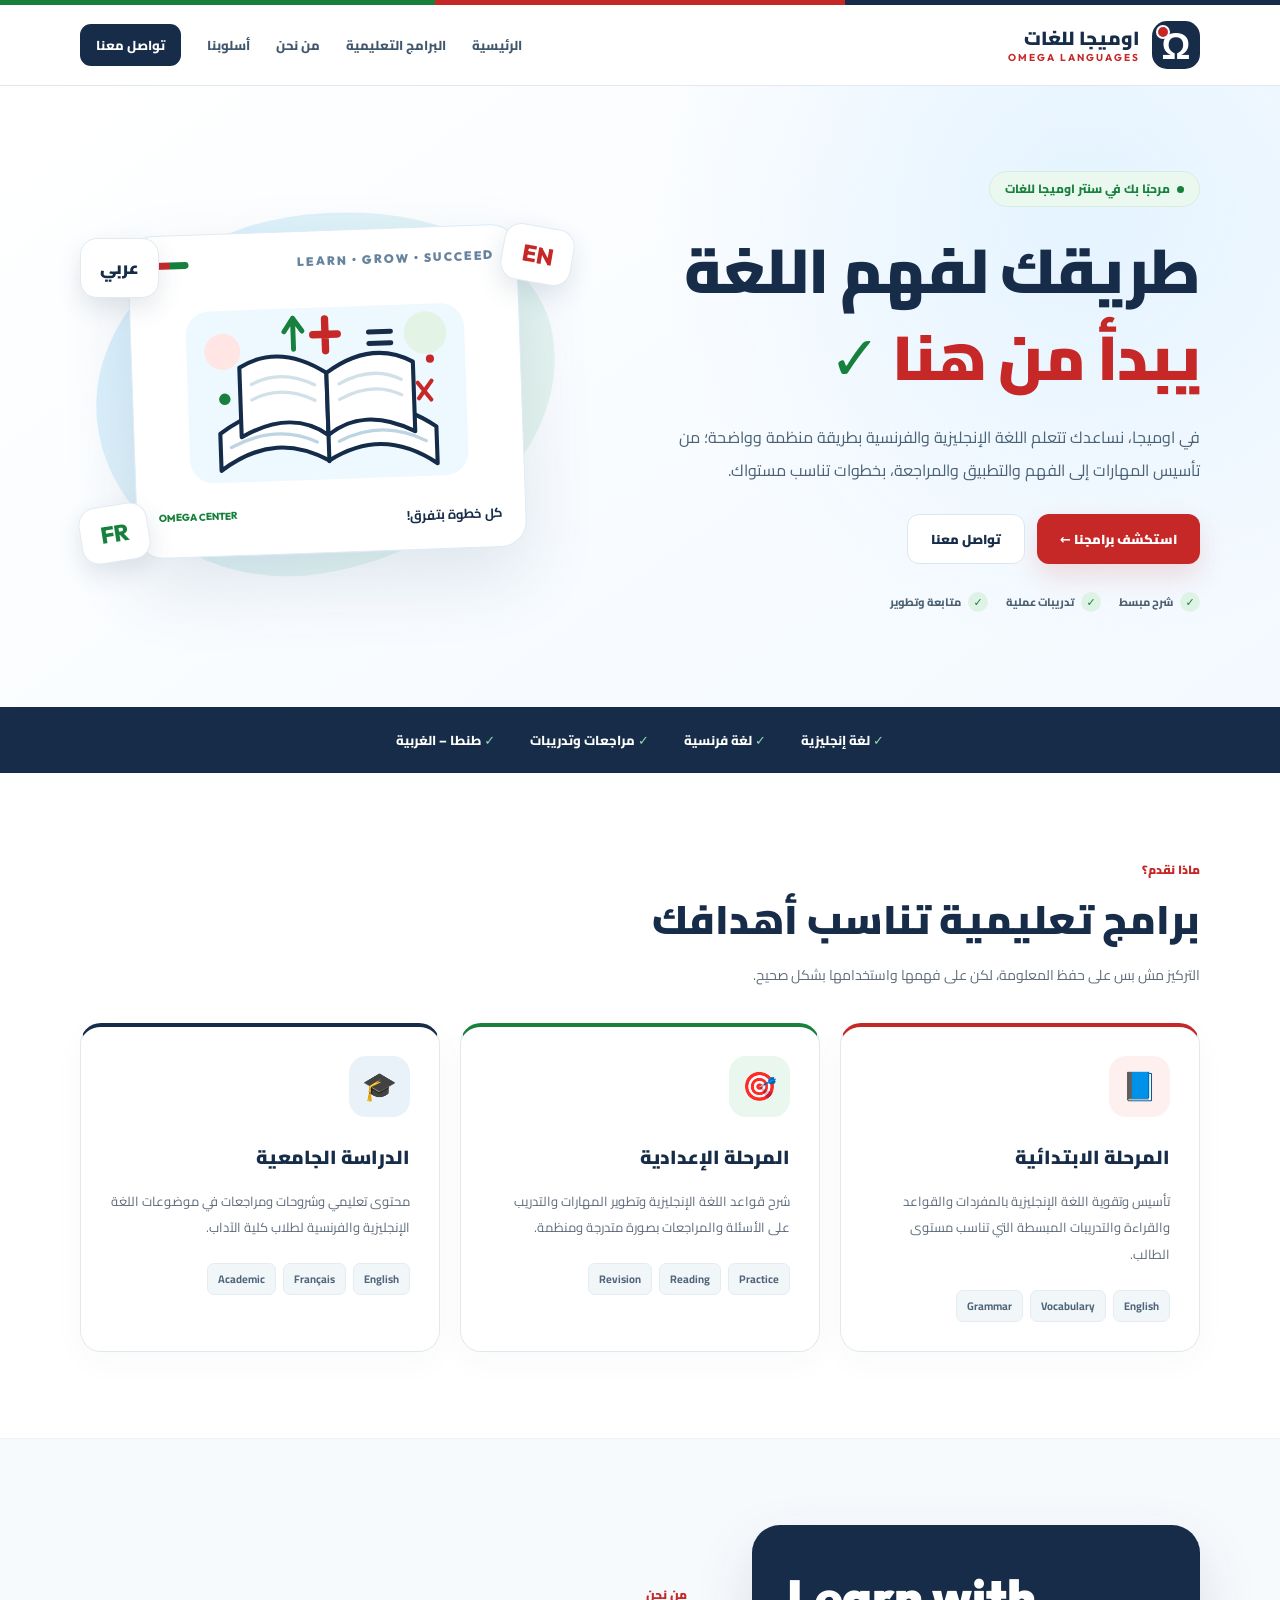
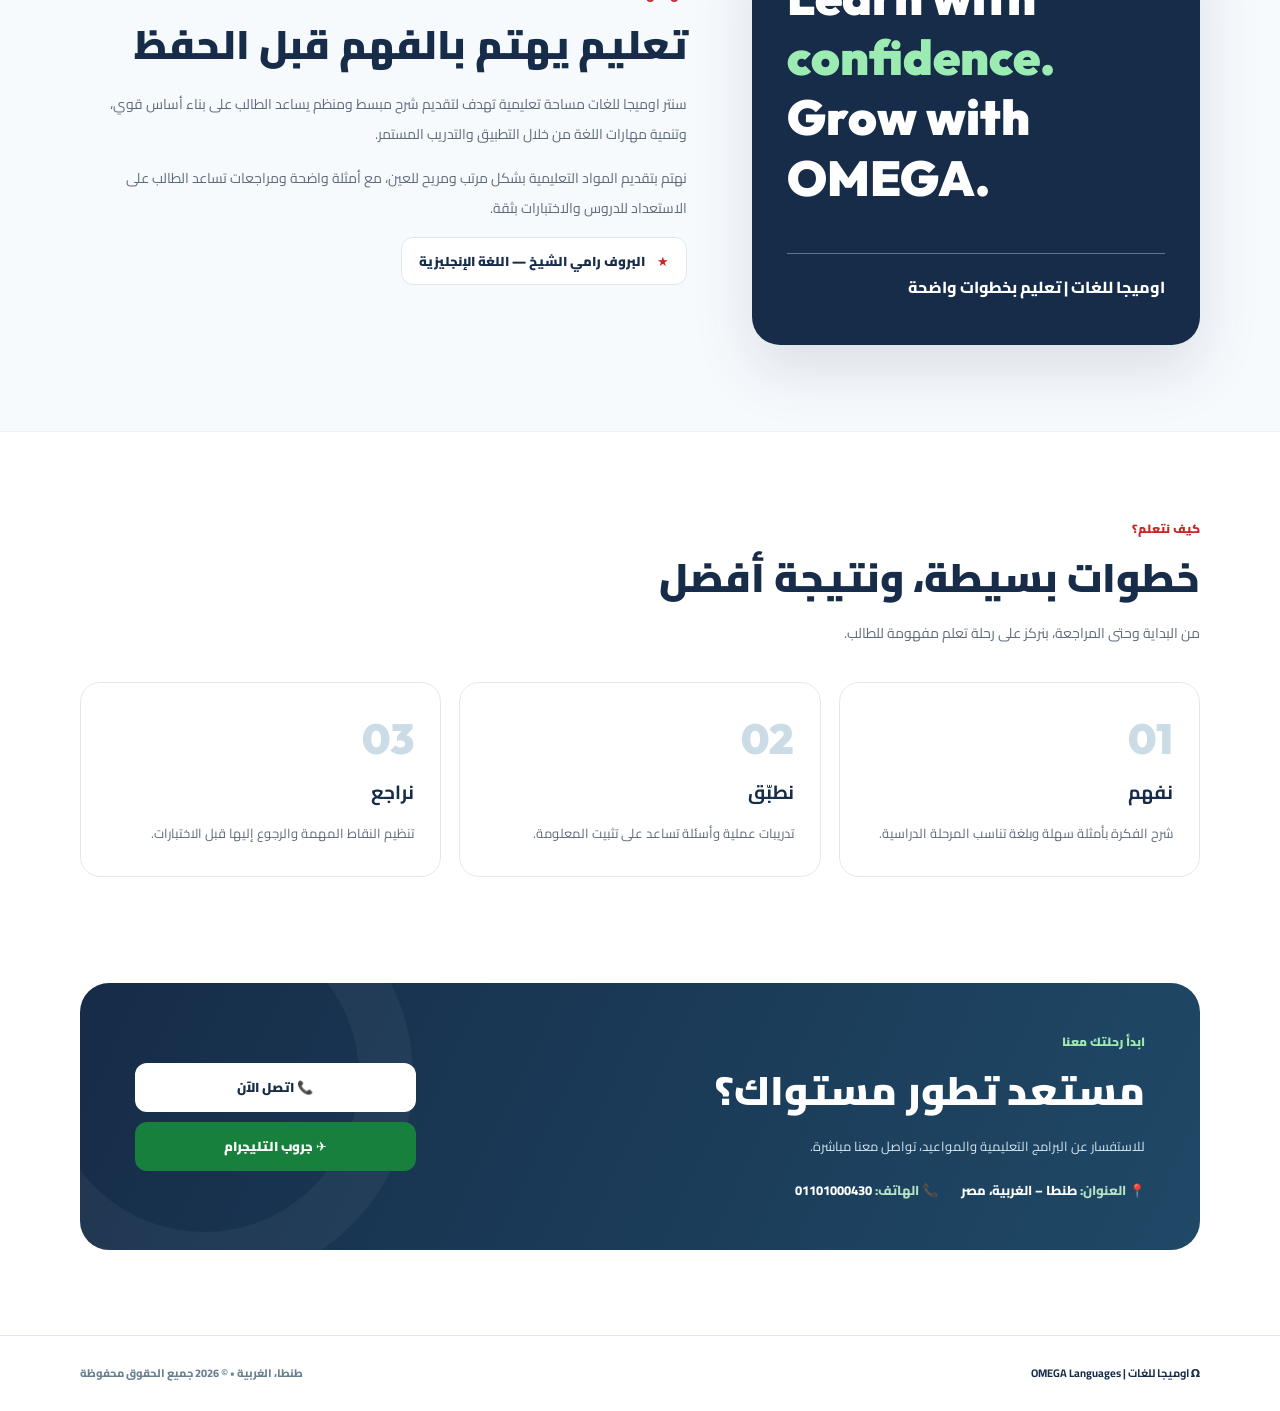
==== index.html @ f0eb5051 "Publish OMEGA Languages Arabic landing page" ====
<!doctype html>
<html lang="ar" dir="rtl">
<head>
<meta charset="utf-8">
<meta name="viewport" content="width=device-width,initial-scale=1">
<meta name="theme-color" content="#162c48">
<meta name="description" content="سنتر اوميجا للغات في طنطا، الغربية. تعليم الإنجليزية للمرحلتين الابتدائية والإعدادية، ودعم دراسة اللغة الإنجليزية والفرنسية.">
<meta property="og:title" content="اوميجا للغات | OMEGA Languages">
<meta property="og:description" content="تعلم بثقة، وطور لغتك خطوة بخطوة مع اوميجا.">
<title>اوميجا للغات | OMEGA Languages</title>
<link rel="preconnect" href="https://fonts.googleapis.com">
<link rel="preconnect" href="https://fonts.gstatic.com" crossorigin>
<link href="https://fonts.googleapis.com/css2?family=Cairo:wght@400;500;600;700;800;900&family=Outfit:wght@500;700;900&display=swap" rel="stylesheet">
<style>
:root{--navy:#162c48;--red:#c62828;--green:#16803c;--ink:#171717;--muted:#5e6b7b;--border:#e2e9ee;--sky:#ecf6ff;--bg:#f7fafd}
*{box-sizing:border-box}html{scroll-behavior:smooth;scroll-padding-top:90px}body{margin:0;color:var(--ink);background:#fff;font-family:Cairo,system-ui,sans-serif;line-height:1.85}a{text-decoration:none;color:inherit}button{font:inherit} .wrap{width:min(1120px,calc(100% - 36px));margin:auto}
.top{height:5px;background:linear-gradient(90deg,var(--green) 0 34%,var(--red) 34% 66%,var(--navy) 66%)}header{position:sticky;z-index:10;top:0;background:#ffffffef;backdrop-filter:blur(18px);border-bottom:1px solid var(--border)}.navbar{display:flex;align-items:center;justify-content:space-between;min-height:80px;gap:20px}
.brand{display:flex;align-items:center;gap:12px;line-height:1.35}.logo{width:48px;height:48px;display:grid;place-items:center;border-radius:15px;background:var(--navy);color:#fff;font:900 36px Outfit,sans-serif;position:relative}.logo:after{content:"";width:10px;height:10px;position:absolute;top:4px;left:4px;background:var(--red);border:2px solid white;border-radius:50%}.brand strong{display:block;color:var(--navy);font-weight:900;font-size:19px}.brand small{font:700 10px Outfit,sans-serif;letter-spacing:2px;color:var(--red);direction:ltr;display:block}
nav{display:flex;align-items:center;gap:26px}nav a{font-size:13px;font-weight:800;color:#41576e}nav a:hover{color:var(--red)}.smallbtn{padding:9px 16px;border-radius:11px;background:var(--navy);color:#fff!important}.menu{display:none;cursor:pointer;border:1px solid var(--border);background:white;border-radius:12px;padding:6px 13px;color:var(--navy);font-size:24px}
.hero{background:radial-gradient(circle at 85% 20%,#e4f3ff 0,transparent 36%),linear-gradient(145deg,#fff,#f3f9ff);padding:85px 0 95px;overflow:hidden}.hero-grid{display:grid;grid-template-columns:1.08fr .92fr;align-items:center;gap:48px}.eyebrow{display:inline-flex;align-items:center;gap:7px;padding:6px 15px;border-radius:30px;background:#ebf8ef;color:var(--green);border:1px solid #d7eedd;font-size:12px;font-weight:800}.eyebrow:before{content:"";width:7px;height:7px;border-radius:50%;background:var(--green)}h1{font-size:clamp(36px,5vw,62px);color:var(--navy);font-weight:900;line-height:1.4;letter-spacing:-1px;margin:20px 0}h1 em{font-style:normal;color:var(--red)}h1 b{color:var(--green)}.lead{font-size:16px;color:#4b6174;line-height:2.1;max-width:570px}.buttons{display:flex;gap:12px;flex-wrap:wrap;margin-top:26px}.btn{display:inline-flex;align-items:center;justify-content:center;padding:12px 23px;min-height:49px;font-size:13px;font-weight:900;border-radius:12px;transition:transform .2s}.btn:hover{transform:translateY(-3px)}.primary{background:var(--red);color:white;box-shadow:0 12px 28px #c6282826}.secondary{background:white;border:1px solid #dbe7ee;color:var(--navy)}.checks{margin-top:28px;display:flex;gap:18px;flex-wrap:wrap;font-size:11px;font-weight:800;color:#4d6172}.checks span:before{content:"✓";display:inline-grid;place-items:center;margin-left:7px;width:20px;height:20px;border-radius:50%;background:#def3e5;color:var(--green)}
.illustration{min-height:415px;position:relative;display:grid;place-items:center}.halo{position:absolute;inset:7% 3%;background:linear-gradient(130deg,#d9efff,#e7f5ec);border-radius:47% 53% 57% 43% / 50% 45% 55% 50%;transform:rotate(-10deg)}.visual{z-index:1;width:min(390px,92%);background:white;border:1px solid #deebf5;border-radius:26px;padding:22px;box-shadow:0 30px 70px #264e7320;transform:rotate(-2deg)}.visual-heading{display:flex;align-items:center;justify-content:space-between;font:900 12px Outfit,sans-serif;letter-spacing:2px;color:#67839e}.dots{width:38px;height:7px;background:linear-gradient(90deg,var(--red) 50%,var(--green) 50%);border-radius:20px}.visual svg{display:block;width:100%;height:auto}.visual-bottom{display:flex;justify-content:space-between;color:var(--navy);font-size:13px;font-weight:900}.visual-bottom small{font:800 10px Outfit,sans-serif;color:var(--green)}.bubble{position:absolute;z-index:2;background:white;border:1px solid #e2eaf1;border-radius:17px;box-shadow:0 10px 25px #24496920;padding:13px 19px;font:800 23px Outfit,sans-serif}.bubble.en{top:10%;right:0;color:var(--red);transform:rotate(10deg)}.bubble.fr{bottom:9%;left:0;color:var(--green);transform:rotate(-9deg)}.bubble.ar{top:13%;left:0;color:var(--navy);font:900 17px Cairo,sans-serif}
.strip{background:var(--navy);color:white;padding:21px 0}.strip .wrap{display:flex;justify-content:center;gap:35px;flex-wrap:wrap;font-weight:800;font-size:13px}.strip b{color:#93d9ab}
section{padding:86px 0}.tag{color:var(--red);font-size:12px;font-weight:900;display:block;margin-bottom:8px}h2{font-size:clamp(27px,3.4vw,40px);line-height:1.5;margin:0 0 13px;color:var(--navy);font-weight:900}.intro{max-width:720px;color:var(--muted);font-size:14px;margin:0 0 35px}.grid{display:grid;grid-template-columns:repeat(3,1fr);gap:20px}.service{border:1px solid var(--border);border-radius:21px;padding:29px;background:white;box-shadow:0 10px 32px #183d5f08;transition:transform .2s}.service:hover{transform:translateY(-5px)}.service:nth-child(1){border-top:4px solid var(--red)}.service:nth-child(2){border-top:4px solid var(--green)}.service:nth-child(3){border-top:4px solid var(--navy)}.symbol{width:61px;height:61px;display:grid;place-items:center;border-radius:17px;font-size:28px;margin-bottom:23px;background:#fff0f0}.service:nth-child(2) .symbol{background:#eaf7ef}.service:nth-child(3) .symbol{background:#eaf2f9}.service h3{color:var(--navy);font-size:19px;font-weight:900;margin:0 0 12px}.service p{font-size:13px;line-height:2.05;color:var(--muted);margin:0}.pills{display:flex;gap:7px;flex-wrap:wrap;margin-top:22px}.pills span{font-size:11px;font-weight:700;background:#f1f6f9;border:1px solid #e5ecf1;padding:5px 10px;border-radius:7px;color:#506579}
.about{background:var(--bg);border-top:1px solid #edf2f6;border-bottom:1px solid #edf2f6}.about-grid{display:grid;grid-template-columns:.85fr 1.15fr;gap:65px;align-items:center}.about-graphic{min-height:345px;display:flex;align-items:center;justify-content:center}.quote-card{width:100%;border-radius:28px;background:var(--navy);padding:42px 35px;color:white;box-shadow:0 25px 60px #142b4820}.quote-card .en{font:900 clamp(32px,4vw,49px)/1.23 Outfit,sans-serif;direction:ltr;text-align:left;margin-bottom:45px}.quote-card .en span{color:#9bebb2}.quote-card .sub{border-top:1px solid #60768d;padding-top:19px;font-weight:800}.about-copy p{font-size:14px;color:var(--muted);line-height:2.15}.signature{display:inline-flex;align-items:center;gap:12px;background:white;border:1px solid #dfe8ef;padding:11px 17px;border-radius:12px;font-size:13px;font-weight:900;color:var(--navy)}.signature:before{content:"★";color:var(--red)}
.steps{display:grid;grid-template-columns:repeat(3,1fr);gap:18px}.step{padding:29px 26px;border:1px solid var(--border);border-radius:20px}.step strong{font:900 42px Outfit,sans-serif;color:#ccdce7}.step h3{color:var(--navy);margin:10px 0;font-size:19px}.step p{font-size:13px;color:var(--muted);margin:0;line-height:2.1}
.contact-area{padding-top:20px;padding-bottom:85px}.contact-box{padding:48px 55px;border-radius:29px;background:linear-gradient(115deg,#162c48,#1f4967);color:white;display:flex;gap:35px;justify-content:space-between;align-items:center;overflow:hidden;position:relative}.contact-box:before{content:"";position:absolute;left:-85px;top:-115px;width:310px;height:310px;border:54px solid #ffffff0b;border-radius:50%}.contact-box>*{position:relative}.contact-box h2{color:white}.contact-box p{font-size:13px;color:#d6e5ef;margin:0 0 20px}.contact-info{display:flex;gap:12px 23px;flex-wrap:wrap;font-size:13px;font-weight:800}.contact-info a:hover{text-decoration:underline}.contact-info span{color:#b5e2c5}.contact-buttons{display:flex;flex-wrap:wrap;gap:10px;min-width:235px}.contact-buttons .btn{width:100%;background:white;color:var(--navy)}.contact-buttons .btn.alt{background:var(--green);color:white}
footer{border-top:1px solid var(--border);padding:27px 0;background:white}.footer-inner{display:flex;justify-content:space-between;align-items:center;gap:15px;flex-wrap:wrap;font-size:11px;font-weight:800;color:#698092}.footer-inner strong{color:var(--navy)}
@media(max-width:950px){.hero-grid,.about-grid{grid-template-columns:1fr}.hero{padding:58px 0 62px}.illustration{min-height:395px;max-width:500px;margin:auto;width:100%}.about-grid{gap:24px}.about-graphic{min-height:250px}.grid{grid-template-columns:repeat(2,1fr)}.contact-box{flex-direction:column;align-items:stretch}.contact-buttons{min-width:0;flex-direction:row}.contact-buttons .btn{width:auto}}
@media(max-width:690px){.navbar{min-height:70px}.brand strong{font-size:17px}nav{display:none;position:absolute;top:70px;right:0;left:0;background:#fff;padding:22px 24px;box-shadow:0 15px 25px #162c481b;flex-direction:column;align-items:stretch;gap:15px}nav.open{display:flex}.menu{display:block}.hero h1{font-size:36px}.hero{padding:52px 0}.illustration{min-height:330px}.visual{width:min(320px,87%)}.bubble{font-size:17px;padding:8px 13px}.bubble.ar{font-size:14px}.strip .wrap{gap:12px;font-size:11px;justify-content:space-evenly}section{padding:65px 0}.grid,.steps{grid-template-columns:1fr}.service{padding:25px}.quote-card{padding:32px}.contact-area{padding:10px 0 65px}.contact-box{padding:34px 25px;border-radius:22px}.contact-buttons{flex-direction:column}.contact-buttons .btn{width:100%}.footer-inner{justify-content:center;text-align:center}.lead{font-size:14px}}
@media(prefers-reduced-motion:reduce){html{scroll-behavior:auto}*,*:before,*:after{transition:none!important;animation:none!important}}
</style>
</head>
<body>
<div class="top"></div>
<header><div class="wrap navbar">
<a href="#home" class="brand" aria-label="اوميجا للغات - الصفحة الرئيسية"><span class="logo" aria-hidden="true">Ω</span><span><strong>اوميجا للغات</strong><small>OMEGA LANGUAGES</small></span></a>
<button class="menu" id="menu" aria-expanded="false" aria-controls="navigation" aria-label="فتح القائمة">☰</button>
<nav id="navigation" aria-label="القائمة الرئيسية">
<a href="#home">الرئيسية</a><a href="#programs">البرامج التعليمية</a><a href="#about">من نحن</a><a href="#method">أسلوبنا</a><a href="#contact" class="smallbtn">تواصل معنا</a>
</nav></div></header>
<main>
<section class="hero" id="home"><div class="wrap hero-grid">
<div><span class="eyebrow">مرحبًا بك في سنتر اوميجا للغات</span><h1>طريقك لفهم اللغة<br><em>يبدأ من هنا</em> <b>✓</b></h1><p class="lead">في اوميجا، نساعدك تتعلم اللغة الإنجليزية والفرنسية بطريقة منظمة وواضحة؛ من تأسيس المهارات إلى الفهم والتطبيق والمراجعة، بخطوات تناسب مستواك.</p>
<div class="buttons"><a class="btn primary" href="#programs">استكشف برامجنا ←</a><a class="btn secondary" href="#contact">تواصل معنا</a></div>
<div class="checks"><span>شرح مبسط</span><span>تدريبات عملية</span><span>متابعة وتطوير</span></div></div>
<div class="illustration" aria-label="رسم تعليمي لكتب مفتوحة وتعليم اللغات" role="img"><div class="halo"></div><div class="bubble en" aria-hidden="true">EN</div><div class="bubble fr" aria-hidden="true">FR</div><div class="bubble ar" aria-hidden="true">عربي</div>
<div class="visual"><div class="visual-heading"><span>LEARN • GROW • SUCCEED</span><span class="dots"></span></div>
<svg viewBox="0 0 420 290" xmlns="http://www.w3.org/2000/svg" aria-hidden="true">
<rect x="40" y="48" width="340" height="210" rx="29" fill="#eef8ff"/>
<circle cx="332" cy="83" r="26" fill="#e3f4e7"/><circle cx="84" cy="98" r="22" fill="#ffe5e4"/>
<path d="M78 198c49-35 90-32 132-9 42-23 84-26 132 9v45c-48-34-90-32-132-8-42-24-83-26-132 8z" fill="#fff" stroke="#142c49" stroke-width="5" stroke-linejoin="round"/>
<path d="M210 189v47" stroke="#142c49" stroke-width="5" stroke-linecap="round"/>
<path d="M91 215c41-20 75-18 105-3M223 212c34-16 69-17 106 3" fill="none" stroke="#bdd4e4" stroke-width="4" stroke-linecap="round"/>
<path d="M104 203c43-23 79-20 106 1V128c-38-26-73-29-106-10z" fill="#fff" stroke="#142c49" stroke-width="5" stroke-linejoin="round"/>
<path d="M316 203c-43-23-79-20-106 1V128c38-26 73-29 106-10z" fill="#fff" stroke="#142c49" stroke-width="5" stroke-linejoin="round"/>
<path d="M118 139c26-13 52-10 77 3M118 158c26-13 52-10 77 3M225 142c25-13 51-16 76-3M225 161c25-13 51-16 76-3" stroke="#d1e0e9" stroke-width="4" fill="none" stroke-linecap="round"/>
<path d="M210 62v39M195 81h30" stroke="#c62828" stroke-width="9" stroke-linecap="round"/>
<path d="M160 76l11-16 11 16M171 60v38" stroke="#16803c" stroke-width="6" fill="none" stroke-linecap="round" stroke-linejoin="round"/>
<path d="M263 80h27M263 94h27" stroke="#162c48" stroke-width="6" stroke-linecap="round"/>
<path d="M322 163l16-21M337 165l-16-21" stroke="#c62828" stroke-width="5" stroke-linecap="round"/>
<circle cx="85" cy="156" r="7" fill="#16803c"/><circle cx="337" cy="115" r="5" fill="#c62828"/>
</svg>
<div class="visual-bottom"><strong>كل خطوة بتفرق!</strong><small>OMEGA CENTER</small></div></div></div>
</div></section>
<div class="strip"><div class="wrap"><span><b>✓</b> لغة إنجليزية</span><span><b>✓</b> لغة فرنسية</span><span><b>✓</b> مراجعات وتدريبات</span><span><b>✓</b> طنطا – الغربية</span></div></div>
<section id="programs"><div class="wrap"><span class="tag">ماذا نقدم؟</span><h2>برامج تعليمية تناسب أهدافك</h2><p class="intro">التركيز مش بس على حفظ المعلومة، لكن على فهمها واستخدامها بشكل صحيح.</p>
<div class="grid">
<article class="service"><div class="symbol" aria-hidden="true">📘</div><h3>المرحلة الابتدائية</h3><p>تأسيس وتقوية اللغة الإنجليزية بالمفردات والقواعد والقراءة والتدريبات المبسطة التي تناسب مستوى الطالب.</p><div class="pills"><span>English</span><span>Vocabulary</span><span>Grammar</span></div></article>
<article class="service"><div class="symbol" aria-hidden="true">🎯</div><h3>المرحلة الإعدادية</h3><p>شرح قواعد اللغة الإنجليزية وتطوير المهارات والتدريب على الأسئلة والمراجعات بصورة متدرجة ومنظمة.</p><div class="pills"><span>Practice</span><span>Reading</span><span>Revision</span></div></article>
<article class="service"><div class="symbol" aria-hidden="true">🎓</div><h3>الدراسة الجامعية</h3><p>محتوى تعليمي وشروحات ومراجعات في موضوعات اللغة الإنجليزية والفرنسية لطلاب كلية الآداب.</p><div class="pills"><span>English</span><span>Français</span><span>Academic</span></div></article>
</div></div></section>
<section class="about" id="about"><div class="wrap about-grid">
<div class="about-graphic"><div class="quote-card"><div class="en">Learn with<br><span>confidence.</span><br>Grow with<br>OMEGA.</div><div class="sub">اوميجا للغات | تعليم بخطوات واضحة</div></div></div>
<div class="about-copy"><span class="tag">من نحن</span><h2>تعليم يهتم بالفهم قبل الحفظ</h2><p>سنتر اوميجا للغات مساحة تعليمية تهدف لتقديم شرح مبسط ومنظم يساعد الطالب على بناء أساس قوي، وتنمية مهارات اللغة من خلال التطبيق والتدريب المستمر.</p><p>نهتم بتقديم المواد التعليمية بشكل مرتب ومريح للعين، مع أمثلة واضحة ومراجعات تساعد الطالب على الاستعداد للدروس والاختبارات بثقة.</p><div class="signature">البروف رامي الشيخ — اللغة الإنجليزية</div></div>
</div></section>
<section id="method"><div class="wrap"><span class="tag">كيف نتعلم؟</span><h2>خطوات بسيطة، ونتيجة أفضل</h2><p class="intro">من البداية وحتى المراجعة، بنركز على رحلة تعلم مفهومة للطالب.</p><div class="steps">
<div class="step"><strong>01</strong><h3>نفهم</h3><p>شرح الفكرة بأمثلة سهلة وبلغة تناسب المرحلة الدراسية.</p></div>
<div class="step"><strong>02</strong><h3>نطبّق</h3><p>تدريبات عملية وأسئلة تساعد على تثبيت المعلومة.</p></div>
<div class="step"><strong>03</strong><h3>نراجع</h3><p>تنظيم النقاط المهمة والرجوع إليها قبل الاختبارات.</p></div>
</div></div></section>
<section class="contact-area" id="contact"><div class="wrap"><div class="contact-box"><div><span class="tag" style="color:#a0e9b3">ابدأ رحلتك معنا</span><h2>مستعد تطور مستواك؟</h2><p>للاستفسار عن البرامج التعليمية والمواعيد، تواصل معنا مباشرة.</p><div class="contact-info"><div>📍 <span>العنوان:</span> طنطا – الغربية، مصر</div><div>📞 <span>الهاتف:</span> <a href="tel:+201101000430" dir="ltr">01101000430</a></div></div></div><div class="contact-buttons"><a href="tel:+201101000430" class="btn">📞 اتصل الآن</a><a href="https://t.me/PROF_Ramy_ElSheikh" target="_blank" rel="noopener noreferrer" class="btn alt">✈️ جروب التليجرام</a></div></div></div></section>
</main>
<footer><div class="wrap footer-inner"><strong>Ω اوميجا للغات | OMEGA Languages</strong><span>طنطا، الغربية • © <span id="year">2026</span> جميع الحقوق محفوظة</span></div></footer>
<script>
const menu=document.getElementById("menu"),navigation=document.getElementById("navigation");
menu.addEventListener("click",()=>{const open=navigation.classList.toggle("open");menu.setAttribute("aria-expanded",String(open));menu.textContent=open?"×":"☰"});
navigation.querySelectorAll("a").forEach(a=>a.addEventListener("click",()=>{navigation.classList.remove("open");menu.setAttribute("aria-expanded","false");menu.textContent="☰"}));
document.getElementById("year").textContent=new Date().getFullYear();
</script>
</body></html>
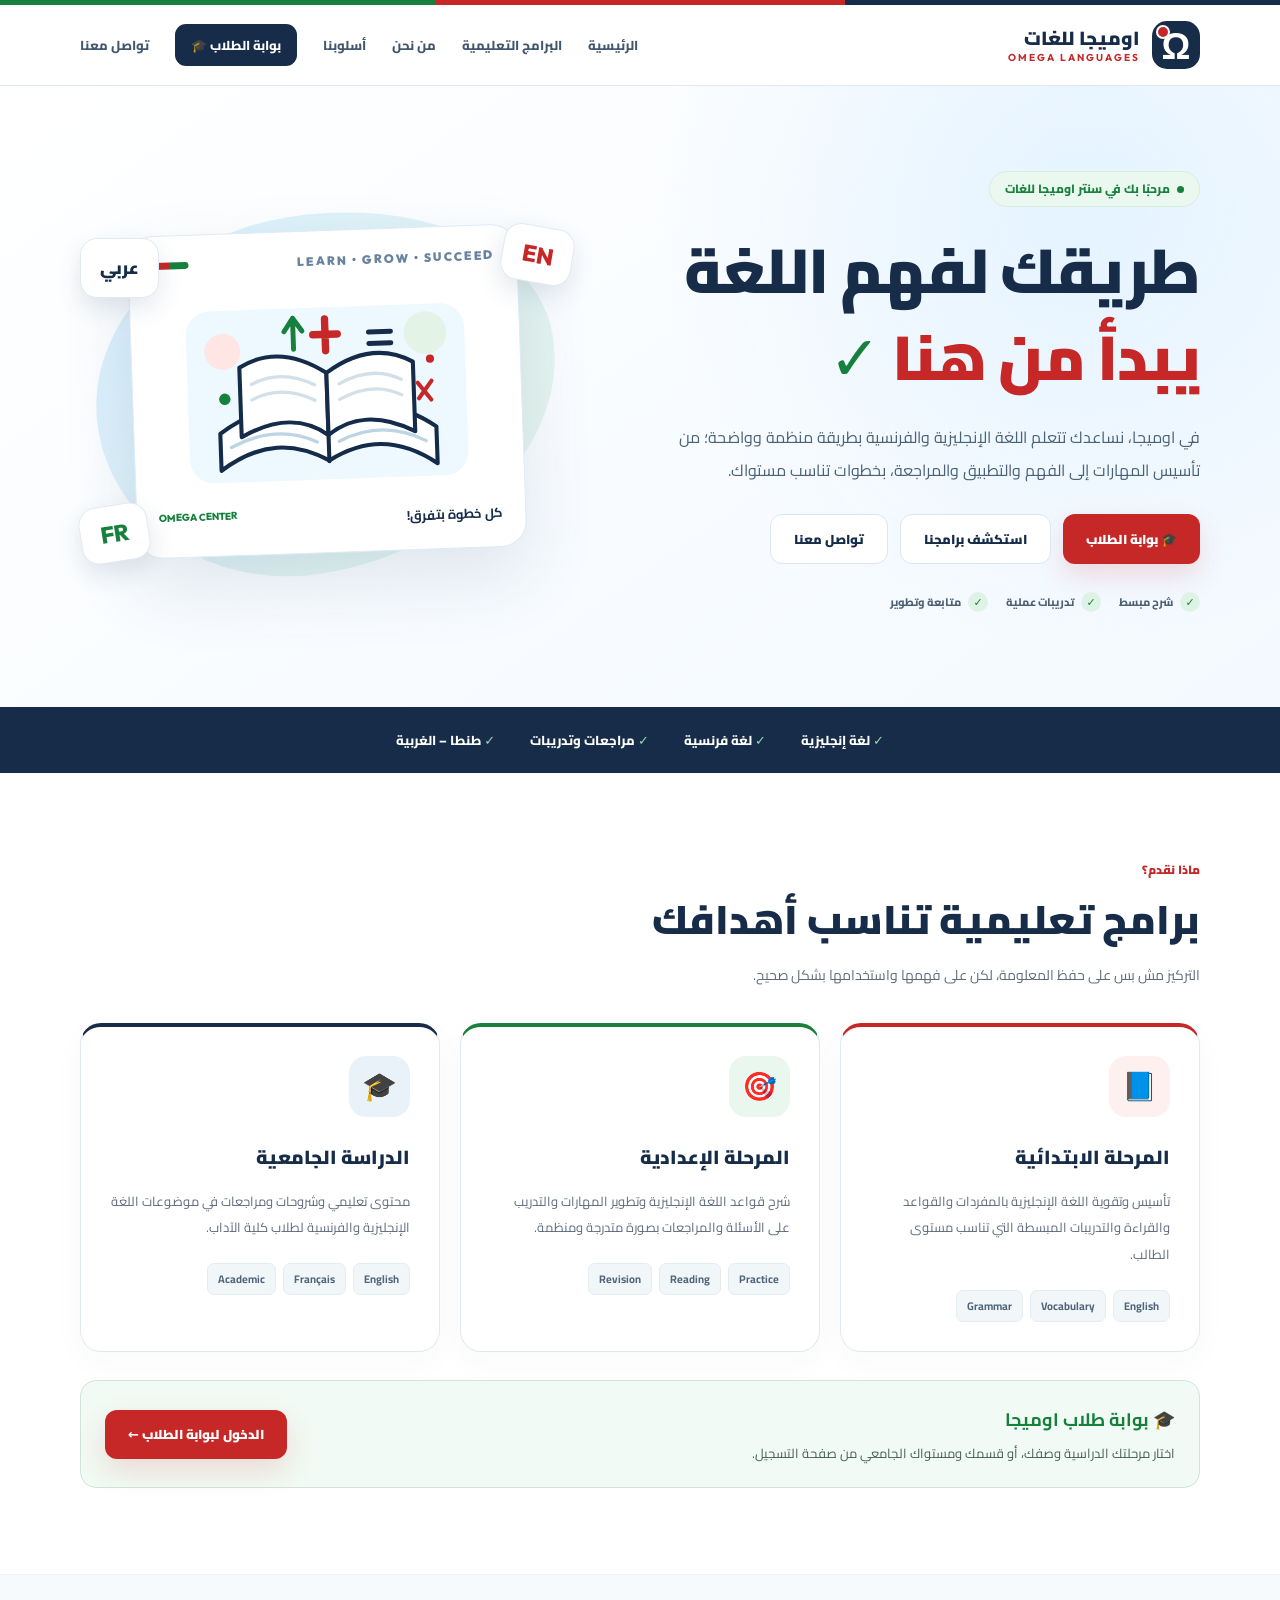
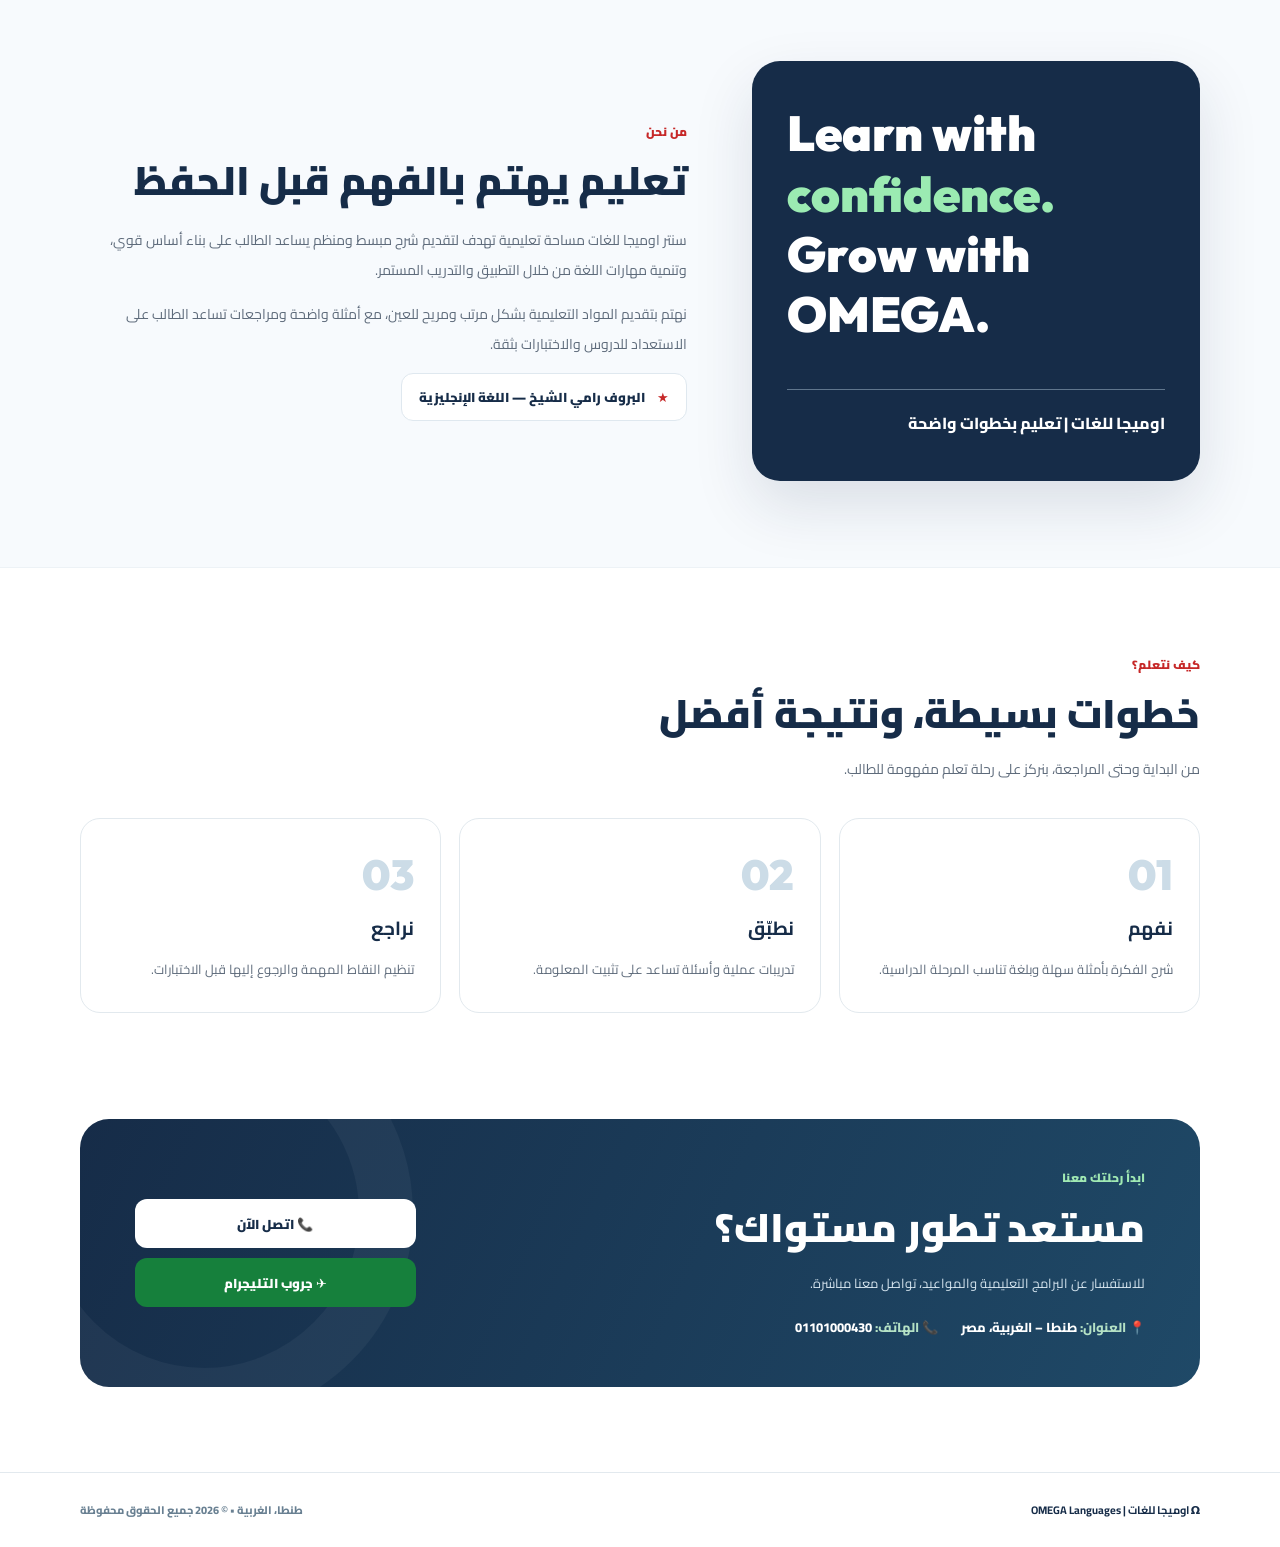
==== commit 5d764a80: "Link OMEGA homepage to student registration portal" ====
--- a/index.html
+++ b/index.html
@@ -36,12 +36,12 @@
 <a href="#home" class="brand" aria-label="اوميجا للغات - الصفحة الرئيسية"><span class="logo" aria-hidden="true">Ω</span><span><strong>اوميجا للغات</strong><small>OMEGA LANGUAGES</small></span></a>
 <button class="menu" id="menu" aria-expanded="false" aria-controls="navigation" aria-label="فتح القائمة">☰</button>
 <nav id="navigation" aria-label="القائمة الرئيسية">
-<a href="#home">الرئيسية</a><a href="#programs">البرامج التعليمية</a><a href="#about">من نحن</a><a href="#method">أسلوبنا</a><a href="#contact" class="smallbtn">تواصل معنا</a>
+<a href="#home">الرئيسية</a><a href="#programs">البرامج التعليمية</a><a href="#about">من نحن</a><a href="#method">أسلوبنا</a><a href="student.html" class="smallbtn">بوابة الطلاب 🎓</a><a href="#contact">تواصل معنا</a>
 </nav></div></header>
 <main>
 <section class="hero" id="home"><div class="wrap hero-grid">
 <div><span class="eyebrow">مرحبًا بك في سنتر اوميجا للغات</span><h1>طريقك لفهم اللغة<br><em>يبدأ من هنا</em> <b>✓</b></h1><p class="lead">في اوميجا، نساعدك تتعلم اللغة الإنجليزية والفرنسية بطريقة منظمة وواضحة؛ من تأسيس المهارات إلى الفهم والتطبيق والمراجعة، بخطوات تناسب مستواك.</p>
-<div class="buttons"><a class="btn primary" href="#programs">استكشف برامجنا ←</a><a class="btn secondary" href="#contact">تواصل معنا</a></div>
+<div class="buttons"><a class="btn primary" href="student.html">🎓 بوابة الطلاب</a><a class="btn secondary" href="#programs">استكشف برامجنا</a><a class="btn secondary" href="#contact">تواصل معنا</a></div>
 <div class="checks"><span>شرح مبسط</span><span>تدريبات عملية</span><span>متابعة وتطوير</span></div></div>
 <div class="illustration" aria-label="رسم تعليمي لكتب مفتوحة وتعليم اللغات" role="img"><div class="halo"></div><div class="bubble en" aria-hidden="true">EN</div><div class="bubble fr" aria-hidden="true">FR</div><div class="bubble ar" aria-hidden="true">عربي</div>
 <div class="visual"><div class="visual-heading"><span>LEARN • GROW • SUCCEED</span><span class="dots"></span></div>
@@ -68,7 +68,7 @@
 <article class="service"><div class="symbol" aria-hidden="true">📘</div><h3>المرحلة الابتدائية</h3><p>تأسيس وتقوية اللغة الإنجليزية بالمفردات والقواعد والقراءة والتدريبات المبسطة التي تناسب مستوى الطالب.</p><div class="pills"><span>English</span><span>Vocabulary</span><span>Grammar</span></div></article>
 <article class="service"><div class="symbol" aria-hidden="true">🎯</div><h3>المرحلة الإعدادية</h3><p>شرح قواعد اللغة الإنجليزية وتطوير المهارات والتدريب على الأسئلة والمراجعات بصورة متدرجة ومنظمة.</p><div class="pills"><span>Practice</span><span>Reading</span><span>Revision</span></div></article>
 <article class="service"><div class="symbol" aria-hidden="true">🎓</div><h3>الدراسة الجامعية</h3><p>محتوى تعليمي وشروحات ومراجعات في موضوعات اللغة الإنجليزية والفرنسية لطلاب كلية الآداب.</p><div class="pills"><span>English</span><span>Français</span><span>Academic</span></div></article>
-</div></div></section>
+</div><div style="margin-top:28px;padding:22px 24px;border:1px solid #cfe5d7;border-radius:16px;background:#f1faf4;display:flex;align-items:center;justify-content:space-between;gap:18px;flex-wrap:wrap"><div><strong style="color:#16803c;font-size:18px">🎓 بوابة طلاب اوميجا</strong><p style="color:#465f54;font-size:13px;margin:5px 0 0">اختار مرحلتك الدراسية وصفك، أو قسمك ومستواك الجامعي من صفحة التسجيل.</p></div><a href="student.html" class="btn primary">الدخول لبوابة الطلاب ←</a></div></div></section>
 <section class="about" id="about"><div class="wrap about-grid">
 <div class="about-graphic"><div class="quote-card"><div class="en">Learn with<br><span>confidence.</span><br>Grow with<br>OMEGA.</div><div class="sub">اوميجا للغات | تعليم بخطوات واضحة</div></div></div>
 <div class="about-copy"><span class="tag">من نحن</span><h2>تعليم يهتم بالفهم قبل الحفظ</h2><p>سنتر اوميجا للغات مساحة تعليمية تهدف لتقديم شرح مبسط ومنظم يساعد الطالب على بناء أساس قوي، وتنمية مهارات اللغة من خلال التطبيق والتدريب المستمر.</p><p>نهتم بتقديم المواد التعليمية بشكل مرتب ومريح للعين، مع أمثلة واضحة ومراجعات تساعد الطالب على الاستعداد للدروس والاختبارات بثقة.</p><div class="signature">البروف رامي الشيخ — اللغة الإنجليزية</div></div>
